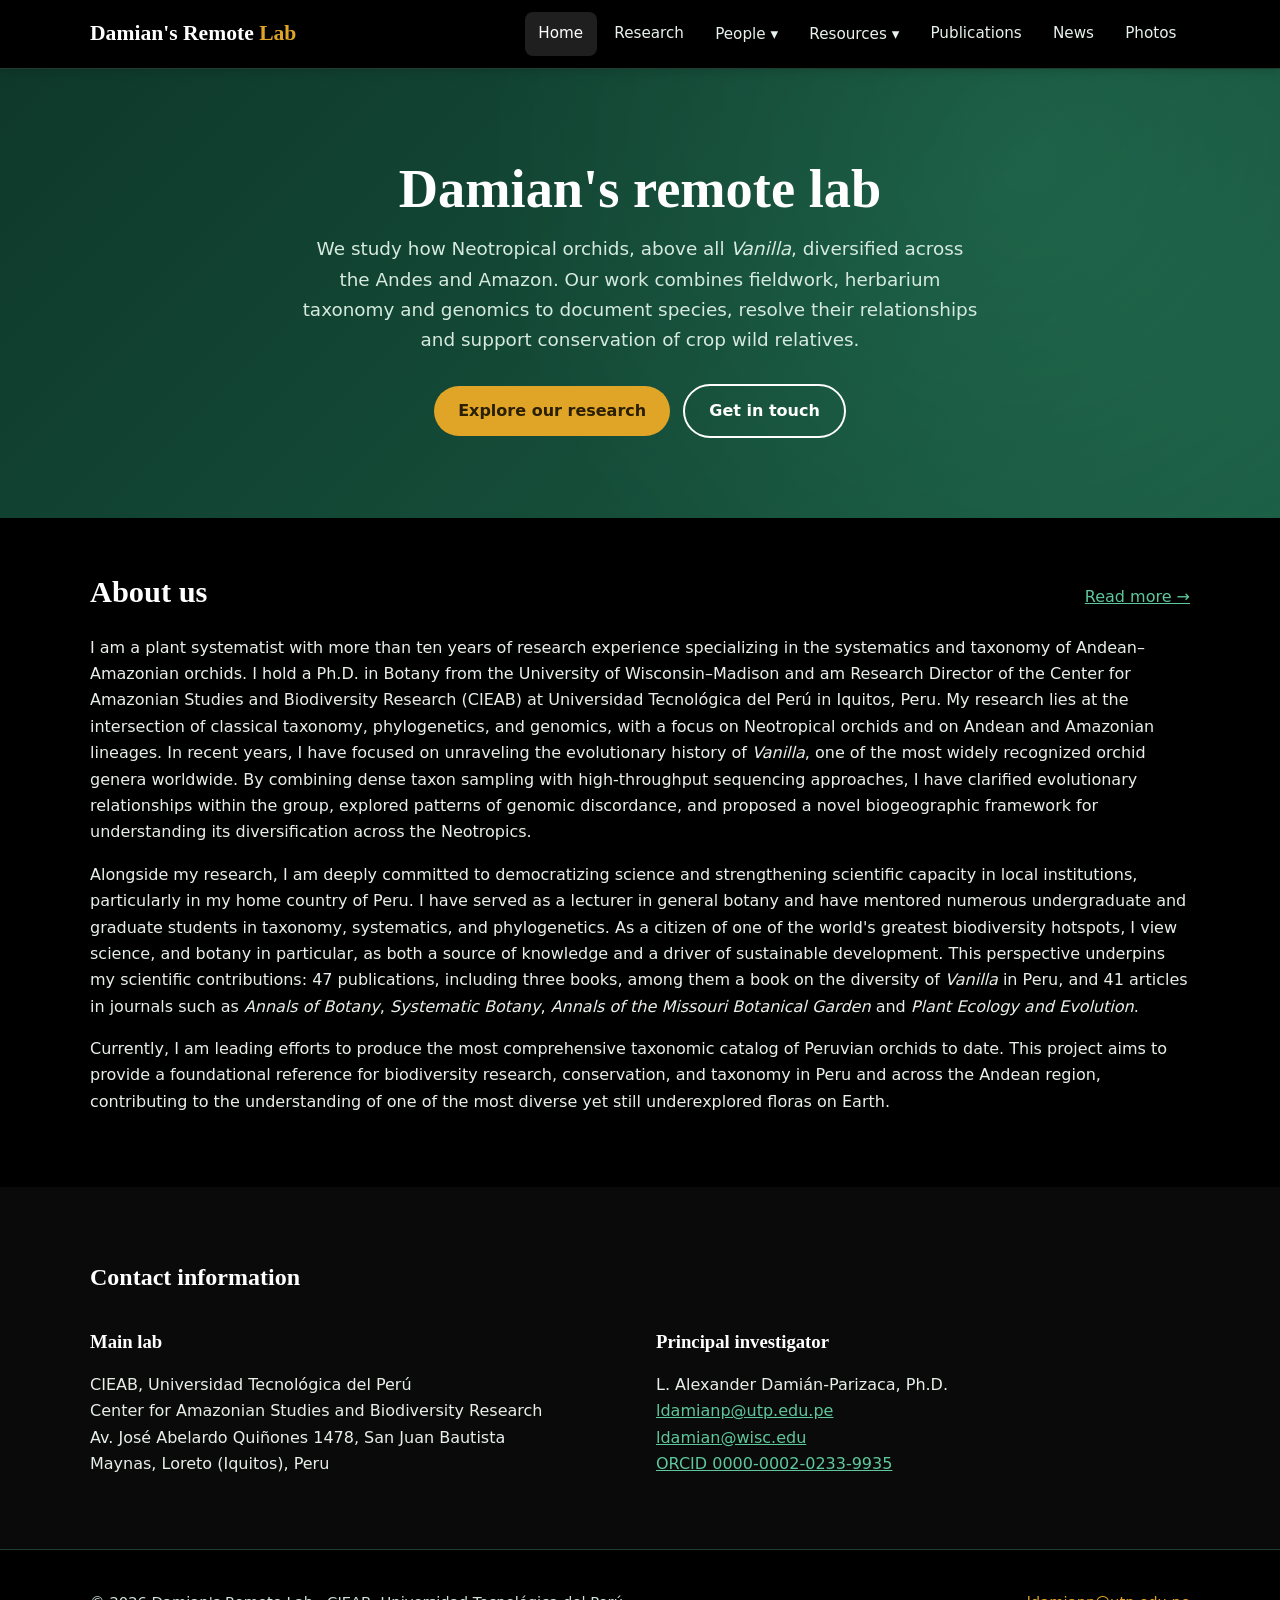
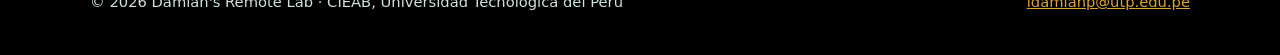
==== index.html @ d5115f87 "Home page: merge About us text" ====
<!DOCTYPE html>
<html lang="en">
<head>
  <meta charset="UTF-8">
  <meta name="viewport" content="width=device-width, initial-scale=1">
  <title>Home | Damian's Remote Lab</title>
  <meta name="description" content="Research group of L. Alexander Damián-Parizaca, Ph.D.: evolution, systematics, phylogenomics and biogeography of Neotropical orchids, especially Vanilla, from the Andes and Amazon.">
  <link rel="stylesheet" href="styles.css">
</head>
<body>
  <header id="site-header"></header>

  <div class="hero">
    <div class="container">
      <h1>Damian's remote lab</h1>
      <p>We study how Neotropical orchids, above all <em>Vanilla</em>, diversified across the Andes and Amazon. Our work combines fieldwork, herbarium taxonomy and genomics to document species, resolve their relationships and support conservation of crop wild relatives.</p>
      <a class="btn" href="research.html">Explore our research</a>
      <a class="btn outline" href="#contact">Get in touch</a>
    </div>
  </div>

  <section>
    <div class="container">
      <div class="section-head">
        <h2>About us</h2>
        <a href="research.html">Read more →</a>
      </div>
      <p>I am a plant systematist with more than ten years of research experience specializing in the systematics and taxonomy of Andean–Amazonian orchids. I hold a Ph.D. in Botany from the University of Wisconsin–Madison and am Research Director of the Center for Amazonian Studies and Biodiversity Research (CIEAB) at Universidad Tecnológica del Perú in Iquitos, Peru. My research lies at the intersection of classical taxonomy, phylogenetics, and genomics, with a focus on Neotropical orchids and on Andean and Amazonian lineages. In recent years, I have focused on unraveling the evolutionary history of <em>Vanilla</em>, one of the most widely recognized orchid genera worldwide. By combining dense taxon sampling with high-throughput sequencing approaches, I have clarified evolutionary relationships within the group, explored patterns of genomic discordance, and proposed a novel biogeographic framework for understanding its diversification across the Neotropics.</p>
      <p>Alongside my research, I am deeply committed to democratizing science and strengthening scientific capacity in local institutions, particularly in my home country of Peru. I have served as a lecturer in general botany and have mentored numerous undergraduate and graduate students in taxonomy, systematics, and phylogenetics. As a citizen of one of the world's greatest biodiversity hotspots, I view science, and botany in particular, as both a source of knowledge and a driver of sustainable development. This perspective underpins my scientific contributions: 47 publications, including three books, among them a book on the diversity of <em>Vanilla</em> in Peru, and 41 articles in journals such as <em>Annals of Botany</em>, <em>Systematic Botany</em>, <em>Annals of the Missouri Botanical Garden</em> and <em>Plant Ecology and Evolution</em>.</p>
      <p>Currently, I am leading efforts to produce the most comprehensive taxonomic catalog of Peruvian orchids to date. This project aims to provide a foundational reference for biodiversity research, conservation, and taxonomy in Peru and across the Andean region, contributing to the understanding of one of the most diverse yet still underexplored floras on Earth.</p>
    </div>
  </section>

  <section class="alt" id="contact">
    <div class="container">
      <h2>Contact information</h2>
      <div class="contact-grid">
        <div>
          <h3>Main lab</h3>
          <p><span data-site="institution"></span><br><span data-site="address"></span></p>
        </div>
        <div>
          <h3>Principal investigator</h3>
          <p>L. Alexander Damián-Parizaca, Ph.D.<br>
            <a href="mailto:ldamianp@utp.edu.pe">ldamianp@utp.edu.pe</a><br>
            <a href="mailto:ldamian@wisc.edu">ldamian@wisc.edu</a><br>
            <a href="https://orcid.org/0000-0002-0233-9935">ORCID 0000-0002-0233-9935</a></p>
        </div>
      </div>
    </div>
  </section>

  <footer id="site-footer"></footer>
  <script src="site.js"></script>
</body>
</html>
---- styles.css ----
:root {
  --green-900: #0f3d2e;
  --green-700: #1f6b4f;
  --green-500: #3f9d74;
  --accent: #e0a526;
  --bg: #fbfaf6;
  --card: #ffffff;
  --text: #22302a;
  --muted: #667a70;
  --radius: 14px;
  --shadow: 0 6px 24px rgba(15, 61, 46, 0.08);
}

* { box-sizing: border-box; }
html { scroll-behavior: smooth; }
body {
  margin: 0;
  font-family: "Inter", "Segoe UI", system-ui, -apple-system, sans-serif;
  color: var(--text);
  background: var(--bg);
  line-height: 1.65;
}
img { max-width: 100%; display: block; }
a { color: var(--green-700); }
a:hover { color: var(--green-500); }
h1, h2, h3 { font-family: Georgia, "Times New Roman", serif; color: var(--green-900); line-height: 1.2; }

.container { width: min(1100px, 92%); margin: 0 auto; }

/* Header */
.site-header {
  position: sticky; top: 0; z-index: 50;
  background: var(--green-900);
  color: #fff;
  box-shadow: 0 2px 10px rgba(0,0,0,.15);
}
.header-inner { display: flex; align-items: center; justify-content: space-between; gap: 1rem; min-height: 68px; }
.brand { color: #fff; text-decoration: none; font-family: Georgia, serif; font-size: 1.35rem; font-weight: 700; }
.brand span { color: var(--accent); }
.nav { display: flex; align-items: center; gap: .25rem; list-style: none; margin: 0; padding: 0; }
.nav > li { position: relative; }
.nav a, .nav .dropdown-toggle {
  display: block; padding: .6rem .85rem; color: #e8f2ec; text-decoration: none;
  font-size: .95rem; border-radius: 8px; background: none; border: 0; cursor: pointer; font-family: inherit;
}
.nav a:hover, .nav .dropdown-toggle:hover, .nav a.active { background: rgba(255,255,255,.12); color: #fff; }
.dropdown { display: none; position: absolute; top: 100%; left: 0; min-width: 220px; background: var(--green-700); border-radius: 10px; padding: .4rem; list-style: none; margin: 0; box-shadow: var(--shadow); }
.has-dropdown:hover .dropdown, .has-dropdown:focus-within .dropdown, .has-dropdown.open .dropdown { display: block; }
.menu-btn { display: none; background: none; border: 0; color: #fff; font-size: 1.7rem; cursor: pointer; }

@media (max-width: 820px) {
  .menu-btn { display: block; }
  .nav { display: none; position: absolute; top: 68px; left: 0; right: 0; background: var(--green-900); flex-direction: column; align-items: stretch; padding: .5rem 4%; }
  .nav.open { display: flex; }
  .dropdown { position: static; display: block; background: transparent; box-shadow: none; padding-left: 1rem; }
}

/* Hero */
.hero {
  background:
    linear-gradient(135deg, rgba(15,61,46,.92), rgba(31,107,79,.85)),
    radial-gradient(circle at 80% 20%, #3f9d74 0, transparent 50%);
  color: #fff; padding: 5.5rem 0 5rem; text-align: center;
}
.hero h1 { color: #fff; font-size: clamp(2.1rem, 5vw, 3.4rem); margin: 0 0 .75rem; }
.hero p { max-width: 680px; margin: 0 auto 1.75rem; font-size: 1.15rem; color: #d6eadf; }
.btn {
  display: inline-block; padding: .75rem 1.5rem; border-radius: 999px; text-decoration: none; font-weight: 600;
  background: var(--accent); color: #2a1f00; transition: transform .15s;
}
.btn:hover { transform: translateY(-2px); color: #2a1f00; }
.btn.outline { background: transparent; color: #fff; border: 2px solid #fff; margin-left: .5rem; }
.btn.outline:hover { color: #fff; }

/* Page title banner */
.page-title { background: var(--green-700); color: #fff; padding: 3rem 0; }
.page-title h1 { color: #fff; margin: 0; font-size: clamp(1.8rem, 4vw, 2.6rem); }
.page-title p { margin: .5rem 0 0; color: #d6eadf; }

section { padding: 3.5rem 0; }
section.alt { background: #f1f5f1; }
.section-head { display: flex; justify-content: space-between; align-items: baseline; flex-wrap: wrap; gap: 1rem; margin-bottom: 1.5rem; }
.section-head h2 { margin: 0; font-size: 1.9rem; }

/* Cards */
.grid { display: grid; gap: 1.5rem; grid-template-columns: repeat(auto-fill, minmax(250px, 1fr)); }
.card { background: var(--card); border-radius: var(--radius); box-shadow: var(--shadow); overflow: hidden; }
.card-body { padding: 1.25rem 1.4rem 1.5rem; }
.card h3 { margin: 0 0 .4rem; font-size: 1.2rem; }
.card p { margin: 0; color: var(--muted); }
.card .tag { display: inline-block; background: #e5f2ea; color: var(--green-700); font-size: .78rem; padding: .15rem .6rem; border-radius: 999px; margin-bottom: .6rem; font-weight: 600; }

.photo, .avatar {
  background: linear-gradient(135deg, var(--green-500), var(--green-900));
  color: rgba(255,255,255,.75);
  display: flex; align-items: center; justify-content: center; font-size: .9rem; text-align: center;
}
.photo { aspect-ratio: 4 / 3; }
.avatar { aspect-ratio: 1 / 1; font-size: 2.4rem; font-weight: 700; }

/* News timeline */
.timeline { list-style: none; padding: 0; margin: 0; border-left: 3px solid var(--green-500); }
.timeline li { position: relative; padding: 0 0 1.75rem 1.5rem; }
.timeline li::before { content: ""; position: absolute; left: -9px; top: .45rem; width: 15px; height: 15px; background: var(--accent); border-radius: 50%; border: 3px solid var(--bg); }
.timeline time { font-weight: 700; color: var(--green-700); }
.timeline p { margin: .25rem 0 0; }

/* Publications */
.pub-list { list-style: none; padding: 0; margin: 0; display: grid; gap: 1rem; }
.pub { background: var(--card); padding: 1.1rem 1.4rem; border-radius: var(--radius); box-shadow: var(--shadow); border-left: 5px solid var(--green-500); }
.pub .year { font-weight: 700; color: var(--accent); }
.pub h3 { margin: .15rem 0; font-size: 1.05rem; }
.pub p { margin: 0; color: var(--muted); font-size: .95rem; }

/* Contact / footer */
.contact-grid { display: grid; gap: 2rem; grid-template-columns: repeat(auto-fit, minmax(260px, 1fr)); }
.site-footer { background: var(--green-900); color: #cfe3d8; padding: 2.5rem 0; font-size: .92rem; }
.site-footer a { color: var(--accent); }
.footer-inner { display: flex; justify-content: space-between; flex-wrap: wrap; gap: 1rem; }

.note { background: #fff7e0; border: 1px solid #f0d98a; padding: .9rem 1.2rem; border-radius: 10px; font-size: .92rem; }

/* ===== Dark theme ===== */
:root {
  --bg: #000000;
  --card: #111111;
  --text: #e8efe9;
  --muted: #9bb0a4;
  --shadow: 0 6px 24px rgba(0, 0, 0, 0.7);
}

h1, h2, h3 { color: #ffffff; }
a { color: #5ec79b; }
a:hover { color: #8be0bb; }

.site-header, .site-footer { background: #000000; border-bottom: 1px solid #1f3d30; }
.site-footer { border-top: 1px solid #1f3d30; border-bottom: 0; }

section.alt { background: #0a0a0a; }
.card .tag { background: #12261d; color: #7fd4a9; }
.timeline li::before { border-color: #000000; }
.note { background: #2a2208; border-color: #5a4a12; color: #f3e6b0; }

/* Wide profile card (avatar beside text) */
.card.wide { grid-column: 1 / -1; display: grid; grid-template-columns: 240px 1fr; align-items: start; }
.card.wide p { margin: 0 0 .6rem; }
.card.wide ul { margin: 0 0 1rem; padding-left: 1.2rem; color: var(--muted); }
@media (max-width: 640px) { .card.wide { grid-template-columns: 1fr; } }
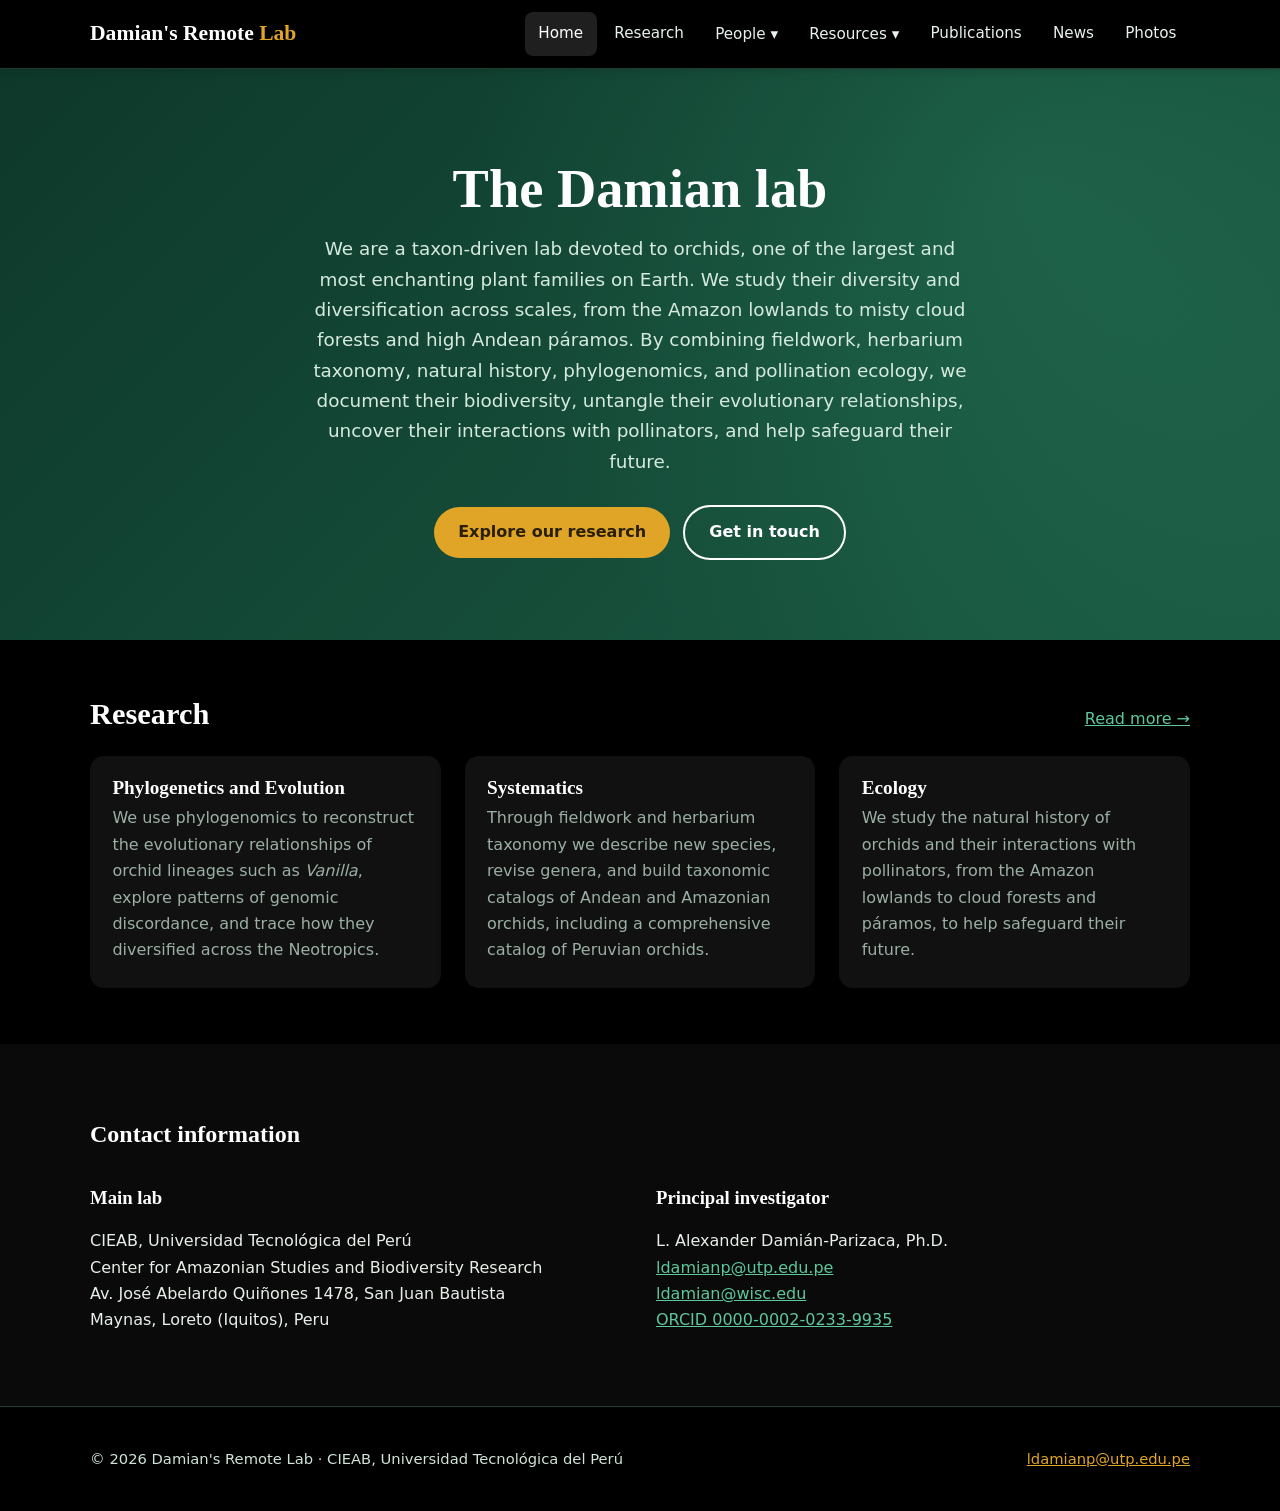
==== commit 553e7818: "Home page: new title, subheading and Research section" ====
--- a/index.html
+++ b/index.html
@@ -12,8 +12,8 @@
 
   <div class="hero">
     <div class="container">
-      <h1>Damian's remote lab</h1>
-      <p>We study how Neotropical orchids, above all <em>Vanilla</em>, diversified across the Andes and Amazon. Our work combines fieldwork, herbarium taxonomy and genomics to document species, resolve their relationships and support conservation of crop wild relatives.</p>
+      <h1>The Damian lab</h1>
+      <p>We are a taxon-driven lab devoted to orchids, one of the largest and most enchanting plant families on Earth. We study their diversity and diversification across scales, from the Amazon lowlands to misty cloud forests and high Andean páramos. By combining fieldwork, herbarium taxonomy, natural history, phylogenomics, and pollination ecology, we document their biodiversity, untangle their evolutionary relationships, uncover their interactions with pollinators, and help safeguard their future.</p>
       <a class="btn" href="research.html">Explore our research</a>
       <a class="btn outline" href="#contact">Get in touch</a>
     </div>
@@ -22,12 +22,14 @@
   <section>
     <div class="container">
       <div class="section-head">
-        <h2>About us</h2>
+        <h2>Research</h2>
         <a href="research.html">Read more →</a>
       </div>
-      <p>I am a plant systematist with more than ten years of research experience specializing in the systematics and taxonomy of Andean–Amazonian orchids. I hold a Ph.D. in Botany from the University of Wisconsin–Madison and am Research Director of the Center for Amazonian Studies and Biodiversity Research (CIEAB) at Universidad Tecnológica del Perú in Iquitos, Peru. My research lies at the intersection of classical taxonomy, phylogenetics, and genomics, with a focus on Neotropical orchids and on Andean and Amazonian lineages. In recent years, I have focused on unraveling the evolutionary history of <em>Vanilla</em>, one of the most widely recognized orchid genera worldwide. By combining dense taxon sampling with high-throughput sequencing approaches, I have clarified evolutionary relationships within the group, explored patterns of genomic discordance, and proposed a novel biogeographic framework for understanding its diversification across the Neotropics.</p>
-      <p>Alongside my research, I am deeply committed to democratizing science and strengthening scientific capacity in local institutions, particularly in my home country of Peru. I have served as a lecturer in general botany and have mentored numerous undergraduate and graduate students in taxonomy, systematics, and phylogenetics. As a citizen of one of the world's greatest biodiversity hotspots, I view science, and botany in particular, as both a source of knowledge and a driver of sustainable development. This perspective underpins my scientific contributions: 47 publications, including three books, among them a book on the diversity of <em>Vanilla</em> in Peru, and 41 articles in journals such as <em>Annals of Botany</em>, <em>Systematic Botany</em>, <em>Annals of the Missouri Botanical Garden</em> and <em>Plant Ecology and Evolution</em>.</p>
-      <p>Currently, I am leading efforts to produce the most comprehensive taxonomic catalog of Peruvian orchids to date. This project aims to provide a foundational reference for biodiversity research, conservation, and taxonomy in Peru and across the Andean region, contributing to the understanding of one of the most diverse yet still underexplored floras on Earth.</p>
+      <div class="grid" style="grid-template-columns:repeat(auto-fit,minmax(260px,1fr))">
+        <div class="card"><div class="card-body"><h3>Phylogenetics and Evolution</h3><p>We use phylogenomics to reconstruct the evolutionary relationships of orchid lineages such as <em>Vanilla</em>, explore patterns of genomic discordance, and trace how they diversified across the Neotropics.</p></div></div>
+        <div class="card"><div class="card-body"><h3>Systematics</h3><p>Through fieldwork and herbarium taxonomy we describe new species, revise genera, and build taxonomic catalogs of Andean and Amazonian orchids, including a comprehensive catalog of Peruvian orchids.</p></div></div>
+        <div class="card"><div class="card-body"><h3>Ecology</h3><p>We study the natural history of orchids and their interactions with pollinators, from the Amazon lowlands to cloud forests and páramos, to help safeguard their future.</p></div></div>
+      </div>
     </div>
   </section>
 
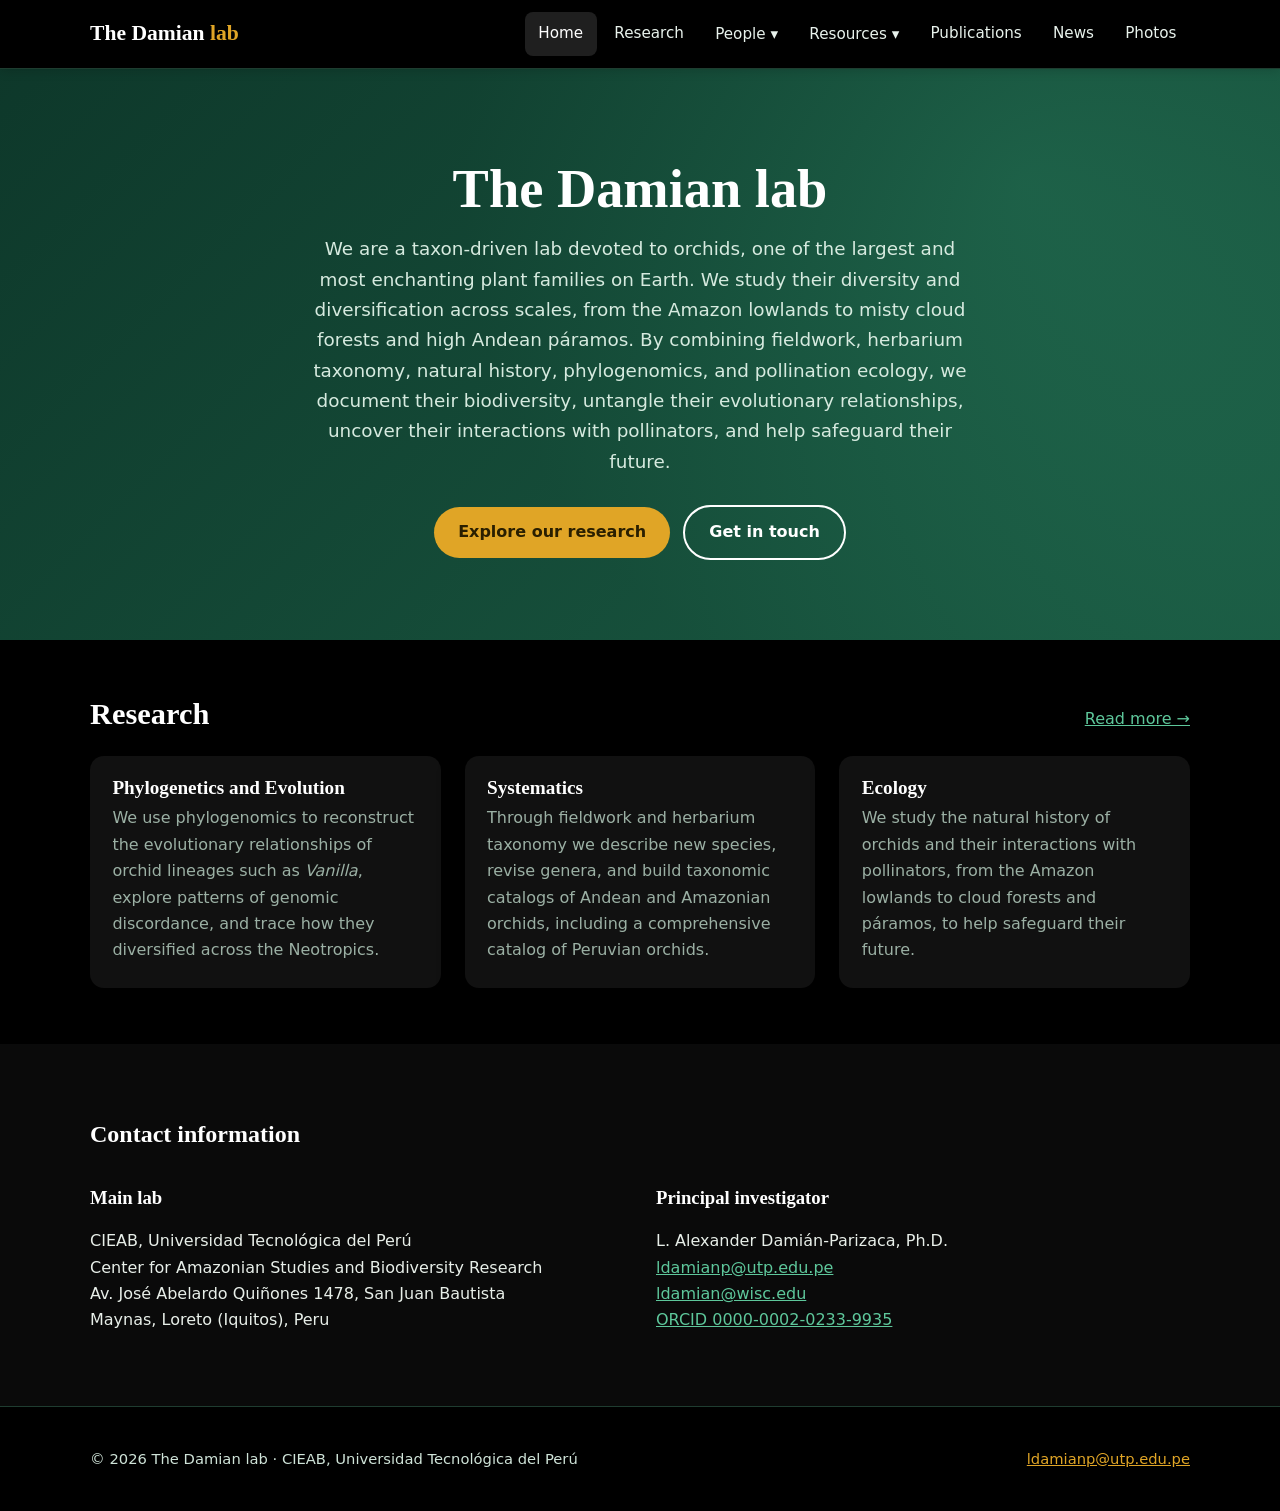
==== commit d7146183: "Rename site to The Damian lab" ====
--- a/index.html
+++ b/index.html
@@ -3,7 +3,7 @@
 <head>
   <meta charset="UTF-8">
   <meta name="viewport" content="width=device-width, initial-scale=1">
-  <title>Home | Damian's Remote Lab</title>
+  <title>Home | The Damian lab</title>
   <meta name="description" content="Research group of L. Alexander Damián-Parizaca, Ph.D.: evolution, systematics, phylogenomics and biogeography of Neotropical orchids, especially Vanilla, from the Andes and Amazon.">
   <link rel="stylesheet" href="styles.css">
 </head>
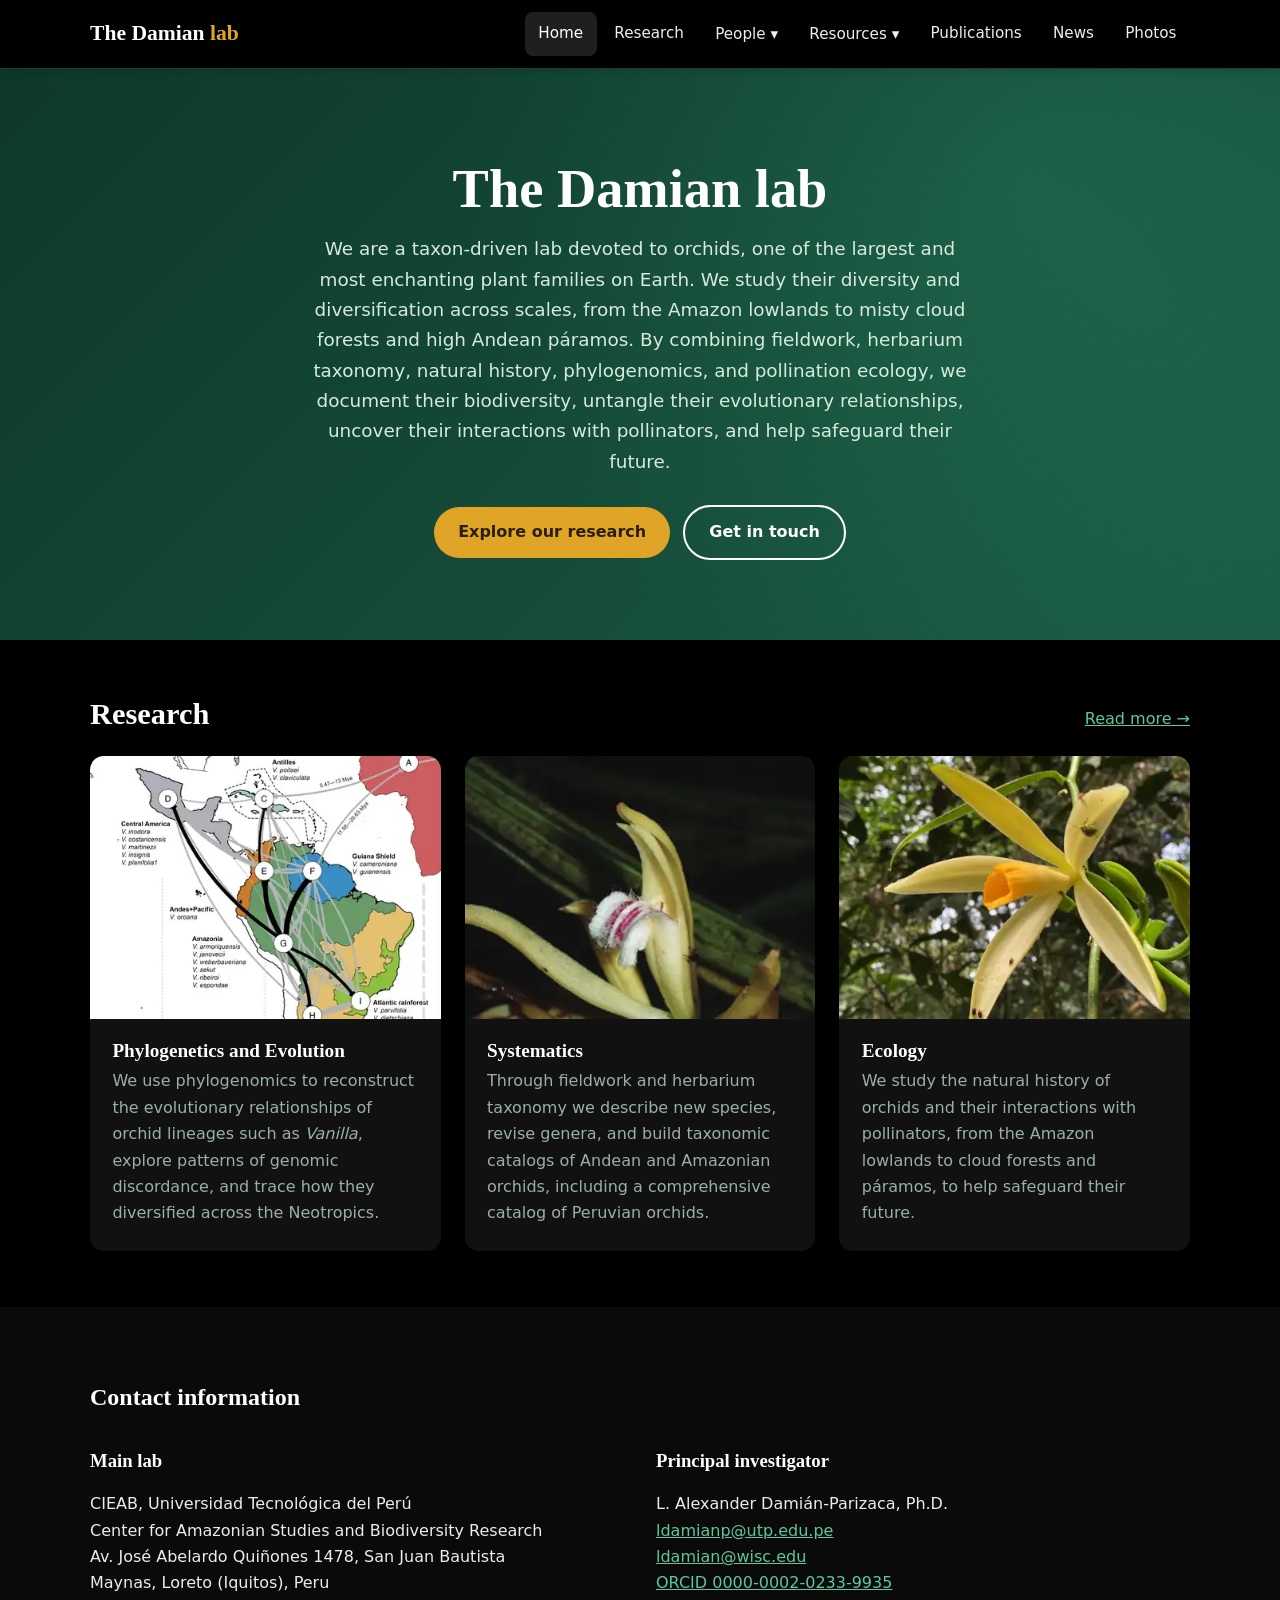
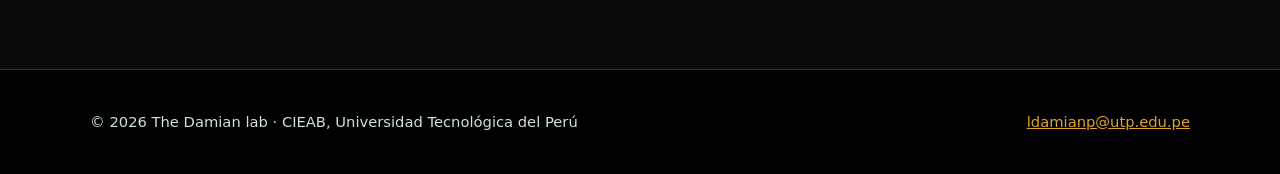
==== commit e3f3085d: "Home page: add pictures to research cards, linked to Research page" ====
--- a/index.html
+++ b/index.html
@@ -26,9 +26,9 @@
         <a href="research.html">Read more →</a>
       </div>
       <div class="grid" style="grid-template-columns:repeat(auto-fit,minmax(260px,1fr))">
-        <div class="card"><div class="card-body"><h3>Phylogenetics and Evolution</h3><p>We use phylogenomics to reconstruct the evolutionary relationships of orchid lineages such as <em>Vanilla</em>, explore patterns of genomic discordance, and trace how they diversified across the Neotropics.</p></div></div>
-        <div class="card"><div class="card-body"><h3>Systematics</h3><p>Through fieldwork and herbarium taxonomy we describe new species, revise genera, and build taxonomic catalogs of Andean and Amazonian orchids, including a comprehensive catalog of Peruvian orchids.</p></div></div>
-        <div class="card"><div class="card-body"><h3>Ecology</h3><p>We study the natural history of orchids and their interactions with pollinators, from the Amazon lowlands to cloud forests and páramos, to help safeguard their future.</p></div></div>
+        <a class="card" href="research.html#phylogenetics" style="display:block;text-decoration:none;color:inherit"><img src="research-phylogenetics.webp" alt="Biogeographic map of Vanilla across the Neotropics" style="width:100%;aspect-ratio:4/3;object-fit:cover;display:block"><div class="card-body"><h3>Phylogenetics and Evolution</h3><p>We use phylogenomics to reconstruct the evolutionary relationships of orchid lineages such as <em>Vanilla</em>, explore patterns of genomic discordance, and trace how they diversified across the Neotropics.</p></div></a>
+        <a class="card" href="research.html#systematics" style="display:block;text-decoration:none;color:inherit"><img src="research-systematics.webp" alt="Flower of a Neotropical orchid" style="width:100%;aspect-ratio:4/3;object-fit:cover;display:block"><div class="card-body"><h3>Systematics</h3><p>Through fieldwork and herbarium taxonomy we describe new species, revise genera, and build taxonomic catalogs of Andean and Amazonian orchids, including a comprehensive catalog of Peruvian orchids.</p></div></a>
+        <a class="card" href="research.html#ecology" style="display:block;text-decoration:none;color:inherit"><img src="research-ecology.webp" alt="Vanilla flower with a visiting insect in the forest" style="width:100%;aspect-ratio:4/3;object-fit:cover;display:block"><div class="card-body"><h3>Ecology</h3><p>We study the natural history of orchids and their interactions with pollinators, from the Amazon lowlands to cloud forests and páramos, to help safeguard their future.</p></div></a>
       </div>
     </div>
   </section>
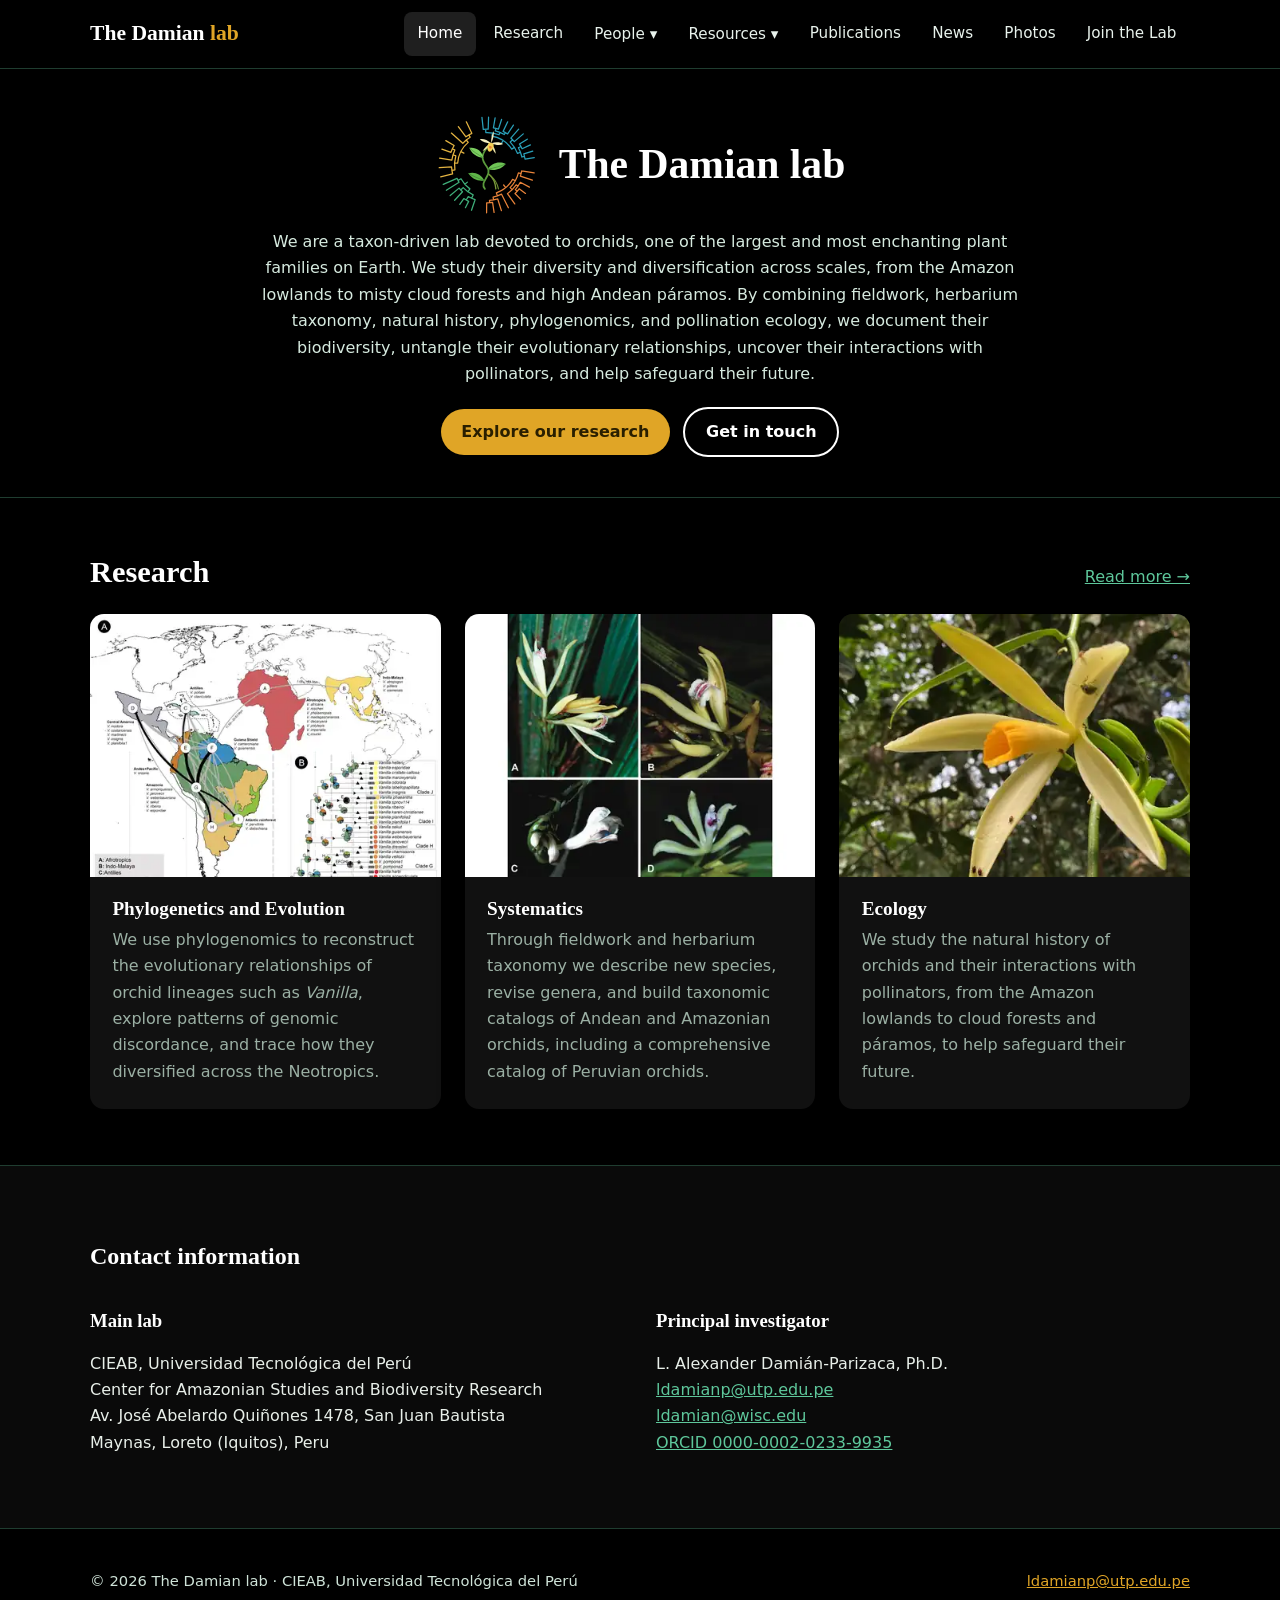
==== commit 36714f2c: "Home page: logo beside title, black banner, section dividers" ====
--- a/index.html
+++ b/index.html
@@ -12,7 +12,7 @@
 
   <div class="hero">
     <div class="container">
-      <h1>The Damian lab</h1>
+      <div class="hero-brand"><img class="hero-logo" src="vanilla-logo.svg" alt="The Damian lab logo: a circular phylogeny around a Vanilla plant"><h1>The Damian lab</h1></div>
       <p>We are a taxon-driven lab devoted to orchids, one of the largest and most enchanting plant families on Earth. We study their diversity and diversification across scales, from the Amazon lowlands to misty cloud forests and high Andean páramos. By combining fieldwork, herbarium taxonomy, natural history, phylogenomics, and pollination ecology, we document their biodiversity, untangle their evolutionary relationships, uncover their interactions with pollinators, and help safeguard their future.</p>
       <a class="btn" href="research.html">Explore our research</a>
       <a class="btn outline" href="#contact">Get in touch</a>
--- a/styles.css
+++ b/styles.css
@@ -146,3 +146,24 @@
 .card.wide p { margin: 0 0 .6rem; }
 .card.wide ul { margin: 0 0 1rem; padding-left: 1.2rem; color: var(--muted); }
 @media (max-width: 640px) { .card.wide { grid-template-columns: 1fr; } }
+
+/* Research page: text beside picture */
+.research-row { display: grid; grid-template-columns: 1.6fr 1fr; gap: 2.5rem; align-items: start; }
+.research-row h2 { margin-top: 0; }
+.research-row ul { padding-left: 1.2rem; }
+.research-row img { width: 100%; border-radius: var(--radius); box-shadow: var(--shadow); }
+@media (max-width: 820px) { .research-row { grid-template-columns: 1fr; } }
+
+/* Compact hero */
+.hero { padding: 2.75rem 0 2.5rem; }
+.hero h1 { font-size: clamp(1.8rem, 4vw, 2.6rem); margin-bottom: .5rem; }
+.hero p { font-size: 1rem; max-width: 780px; margin-bottom: 1.25rem; }
+.hero .btn { padding: .6rem 1.3rem; }
+
+/* Black hero with logo, thin dividers between sections */
+.hero { background: #000; }
+.hero-brand { display: flex; align-items: center; justify-content: center; gap: 1.25rem; margin-bottom: .75rem; }
+.hero-brand h1 { margin: 0; }
+.hero-logo { width: 104px; height: 104px; flex: none; }
+section { border-top: 1px solid #1f3d30; }
+@media (max-width: 600px) { .hero-brand { flex-direction: column; gap: .5rem; } .hero-logo { width: 84px; height: 84px; } }
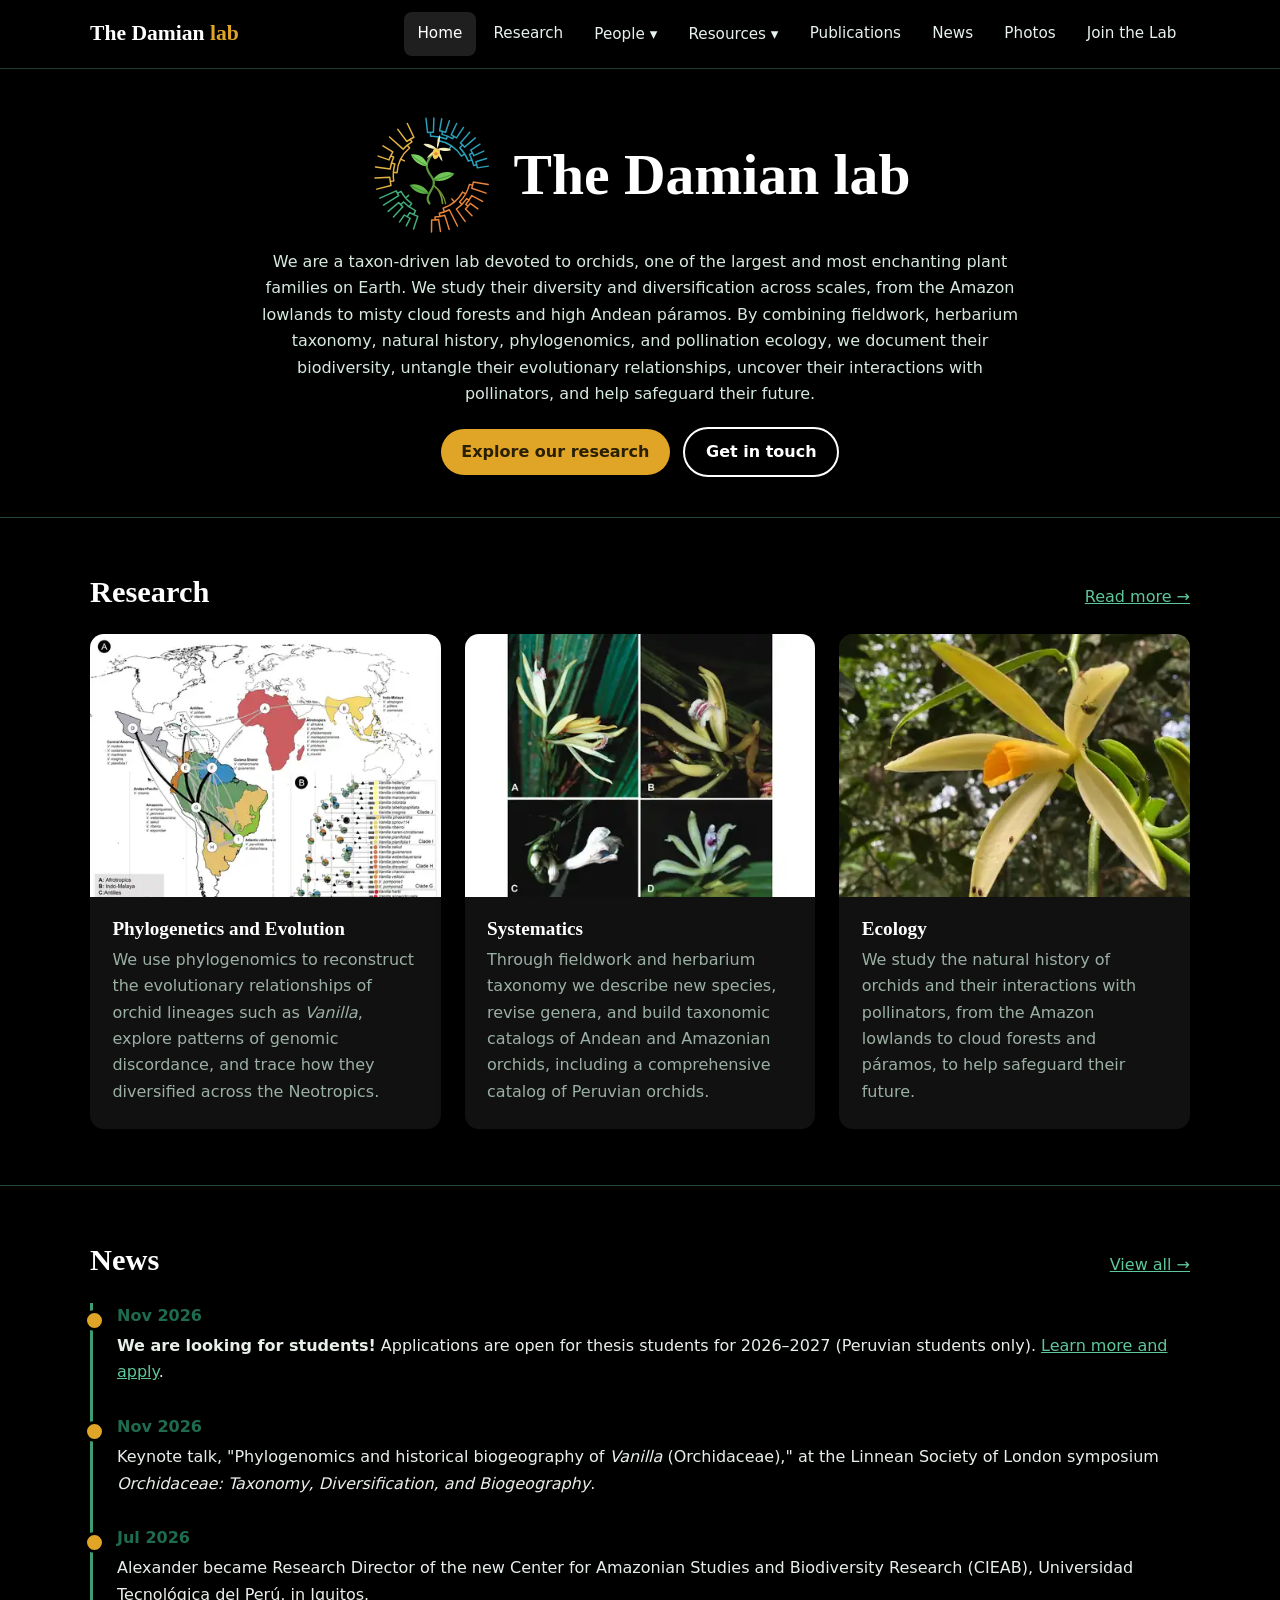
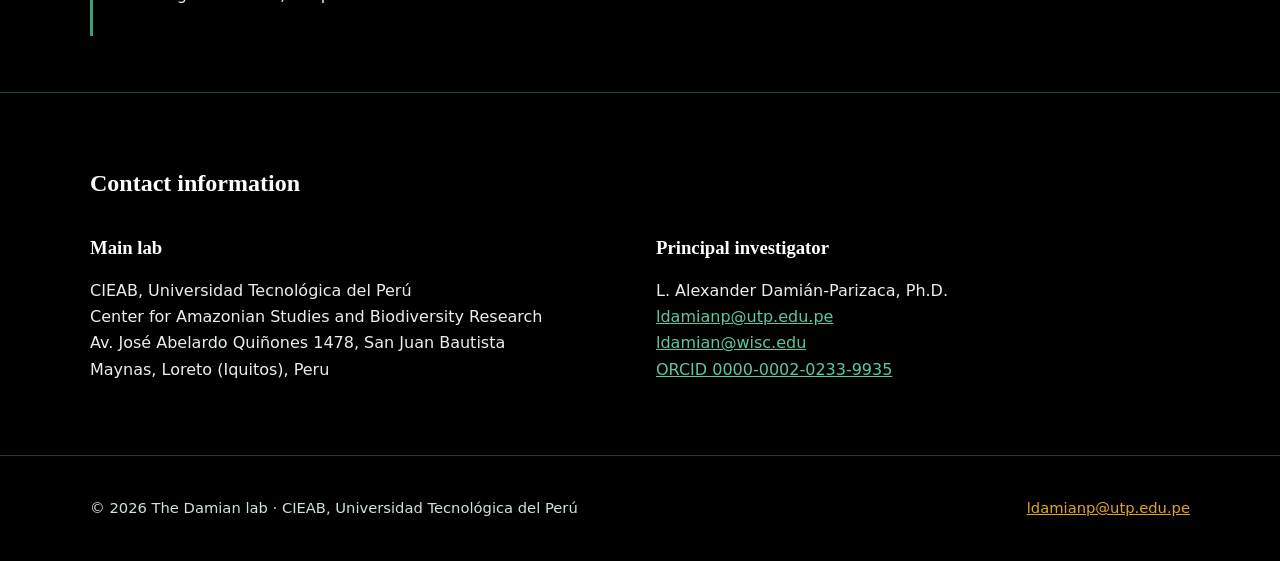
==== commit 1b654e17: "Home page: add News section with student call" ====
--- a/index.html
+++ b/index.html
@@ -33,6 +33,20 @@
     </div>
   </section>
 
+  <section>
+    <div class="container">
+      <div class="section-head">
+        <h2>News</h2>
+        <a href="news.html">View all →</a>
+      </div>
+      <ul class="timeline">
+        <li><time>Nov 2026</time><p><strong>We are looking for students!</strong> Applications are open for thesis students for 2026–2027 (Peruvian students only). <a href="join.html">Learn more and apply</a>.</p></li>
+        <li><time>Nov 2026</time><p>Keynote talk, "Phylogenomics and historical biogeography of <em>Vanilla</em> (Orchidaceae)," at the Linnean Society of London symposium <em>Orchidaceae: Taxonomy, Diversification, and Biogeography</em>.</p></li>
+        <li><time>Jul 2026</time><p>Alexander became Research Director of the new Center for Amazonian Studies and Biodiversity Research (CIEAB), Universidad Tecnológica del Perú, in Iquitos.</p></li>
+      </ul>
+    </div>
+  </section>
+
   <section class="alt" id="contact">
     <div class="container">
       <h2>Contact information</h2>
--- a/styles.css
+++ b/styles.css
@@ -167,3 +167,13 @@
 .hero-logo { width: 104px; height: 104px; flex: none; }
 section { border-top: 1px solid #1f3d30; }
 @media (max-width: 600px) { .hero-brand { flex-direction: column; gap: .5rem; } .hero-logo { width: 84px; height: 84px; } }
+
+/* All-black pages with subtle dark-green dividers */
+.page-title { background: #000; }
+section.alt { background: #000; }
+section { border-top-color: #24473a; }
+.pub-list + h2 { border-top: 1px solid #24473a; padding-top: 2rem; }
+
+/* Larger lab name on the home page */
+.hero h1 { font-size: clamp(2.4rem, 5.5vw, 3.6rem); }
+.hero-logo { width: 124px; height: 124px; }
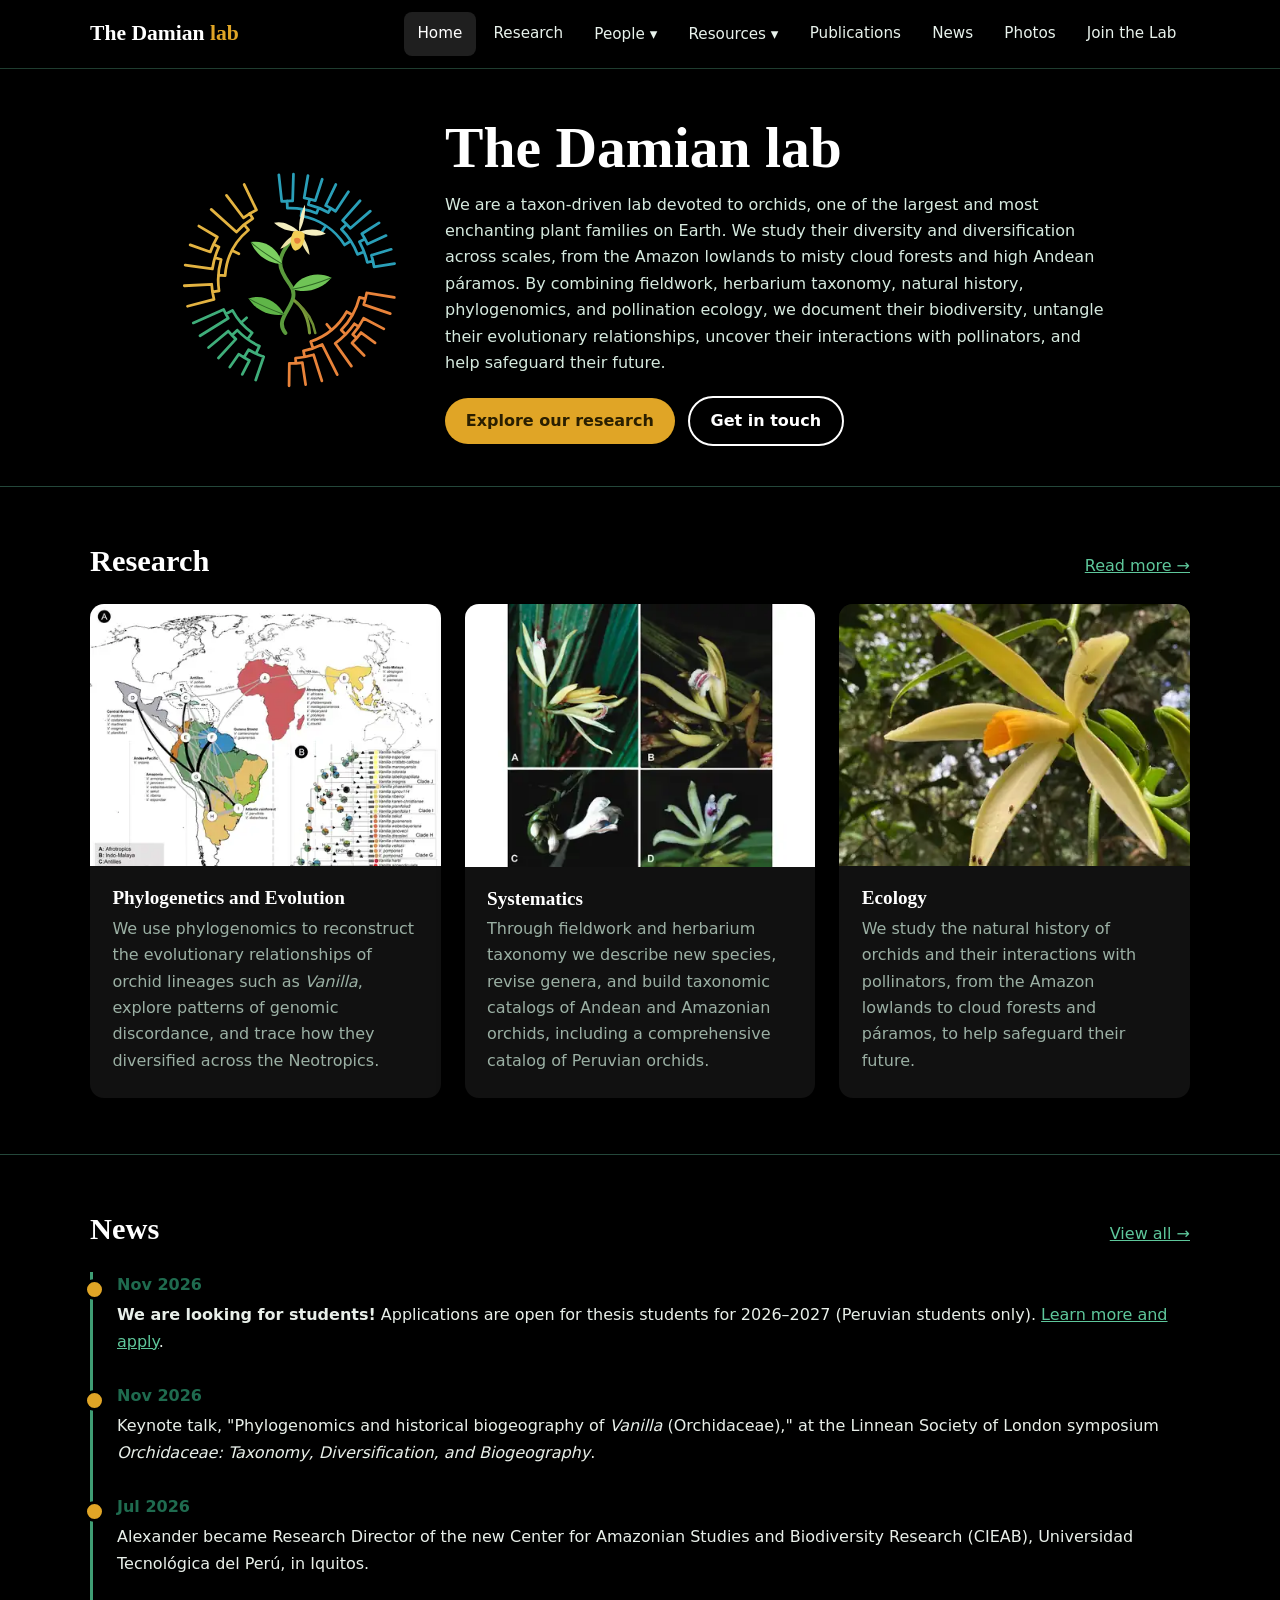
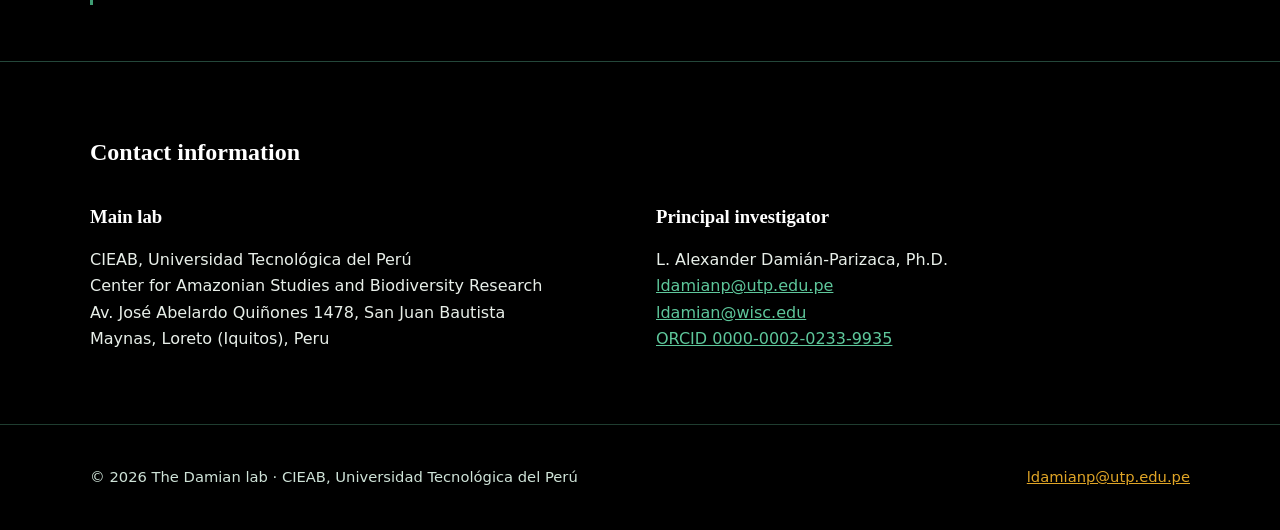
==== commit 2a387c96: "Home page: logo left, title and text on the right" ====
--- a/index.html
+++ b/index.html
@@ -12,10 +12,12 @@
 
   <div class="hero">
     <div class="container">
-      <div class="hero-brand"><img class="hero-logo" src="vanilla-logo.svg" alt="The Damian lab logo: a circular phylogeny around a Vanilla plant"><h1>The Damian lab</h1></div>
+      <div class="hero-layout"><img class="hero-logo" src="vanilla-logo.svg" alt="The Damian lab logo: a circular phylogeny around a Vanilla plant"><div class="hero-text">
+      <h1>The Damian lab</h1>
       <p>We are a taxon-driven lab devoted to orchids, one of the largest and most enchanting plant families on Earth. We study their diversity and diversification across scales, from the Amazon lowlands to misty cloud forests and high Andean páramos. By combining fieldwork, herbarium taxonomy, natural history, phylogenomics, and pollination ecology, we document their biodiversity, untangle their evolutionary relationships, uncover their interactions with pollinators, and help safeguard their future.</p>
       <a class="btn" href="research.html">Explore our research</a>
       <a class="btn outline" href="#contact">Get in touch</a>
+      </div></div>
     </div>
   </div>
 
--- a/styles.css
+++ b/styles.css
@@ -177,3 +177,20 @@
 /* Larger lab name on the home page */
 .hero h1 { font-size: clamp(2.4rem, 5.5vw, 3.6rem); }
 .hero-logo { width: 124px; height: 124px; }
+
+/* Larger home logo */
+.hero-logo { width: 170px; height: 170px; }
+@media (max-width: 600px) { .hero-logo { width: 120px; height: 120px; } }
+
+/* Hero: logo on the left, title and text on the right */
+.hero { text-align: left; }
+.hero-layout { display: flex; align-items: center; justify-content: center; gap: 2.5rem; }
+.hero-logo { width: 230px; height: 230px; flex: none; }
+.hero-text h1 { margin: 0 0 .6rem; }
+.hero-text p { margin: 0 0 1.25rem; max-width: 660px; }
+@media (max-width: 760px) {
+  .hero { text-align: center; }
+  .hero-layout { flex-direction: column; gap: 1rem; }
+  .hero-logo { width: 150px; height: 150px; }
+  .hero-text p { margin-left: auto; margin-right: auto; }
+}
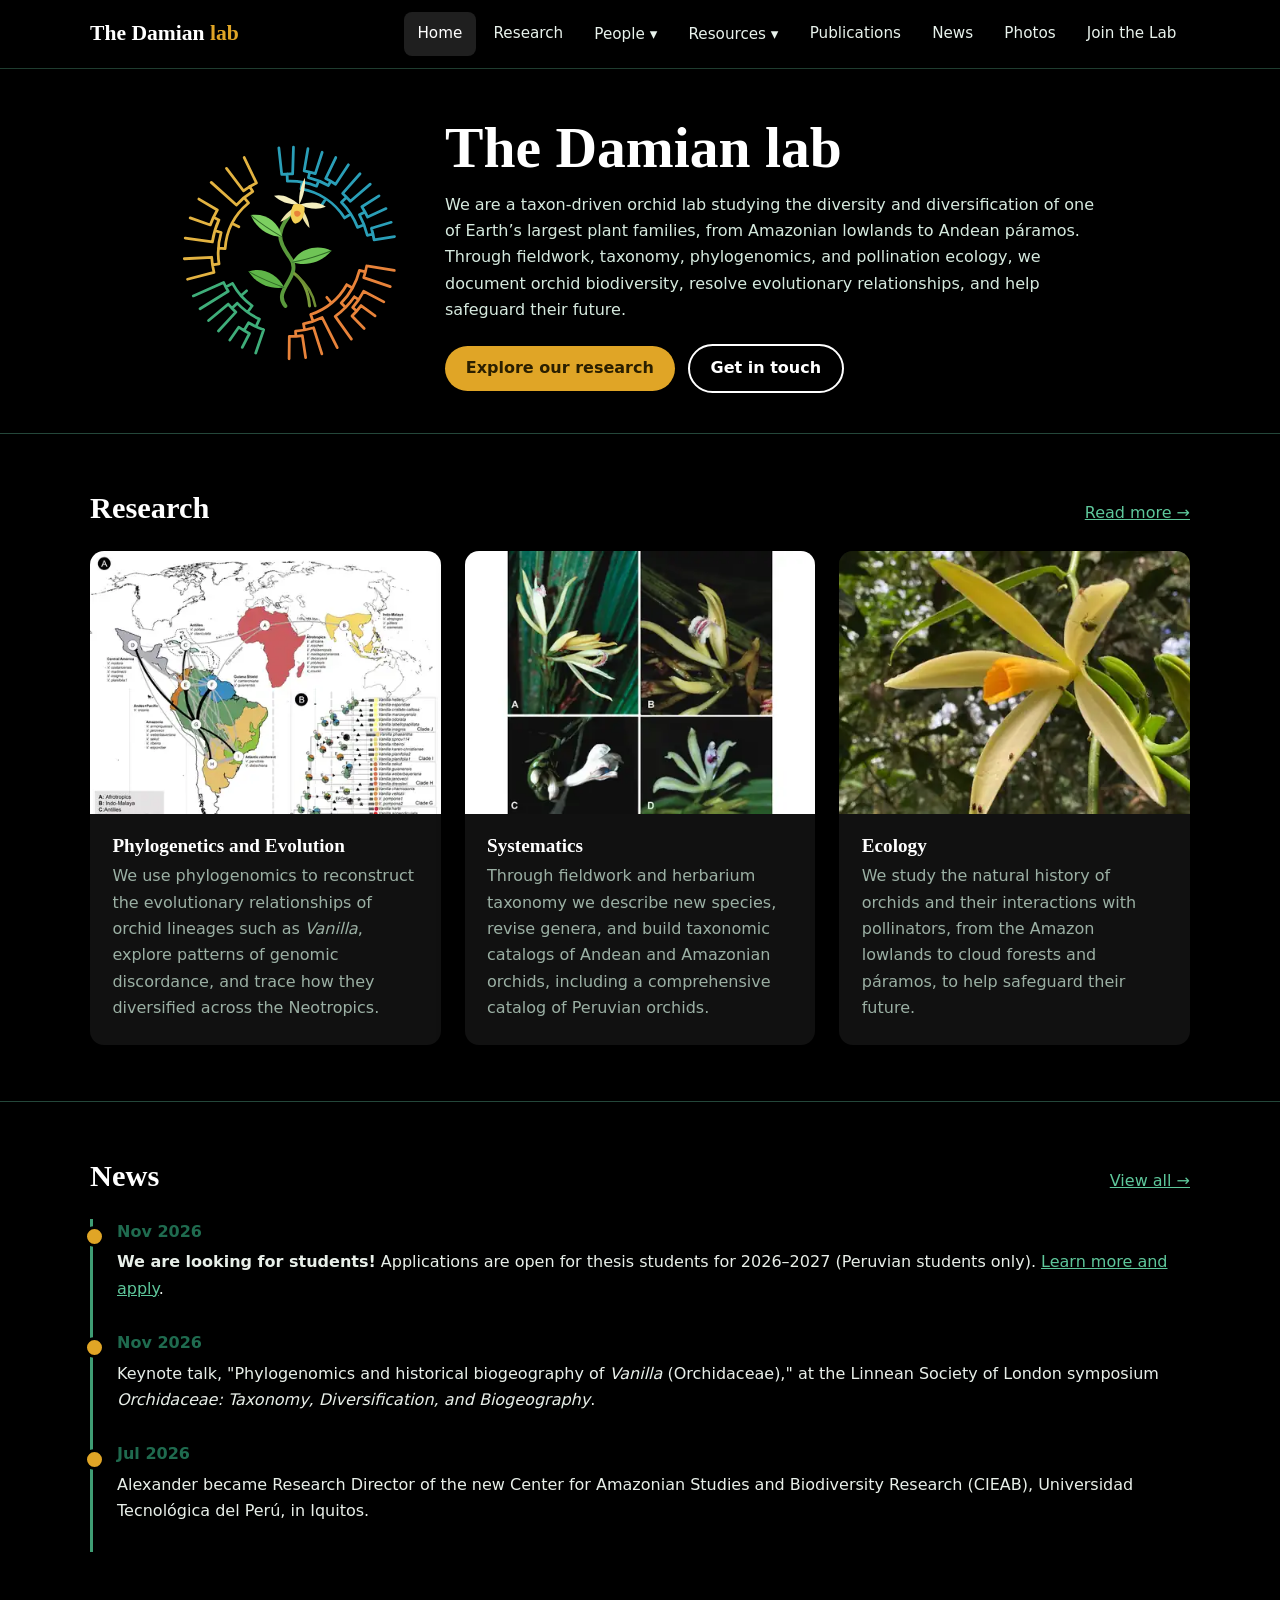
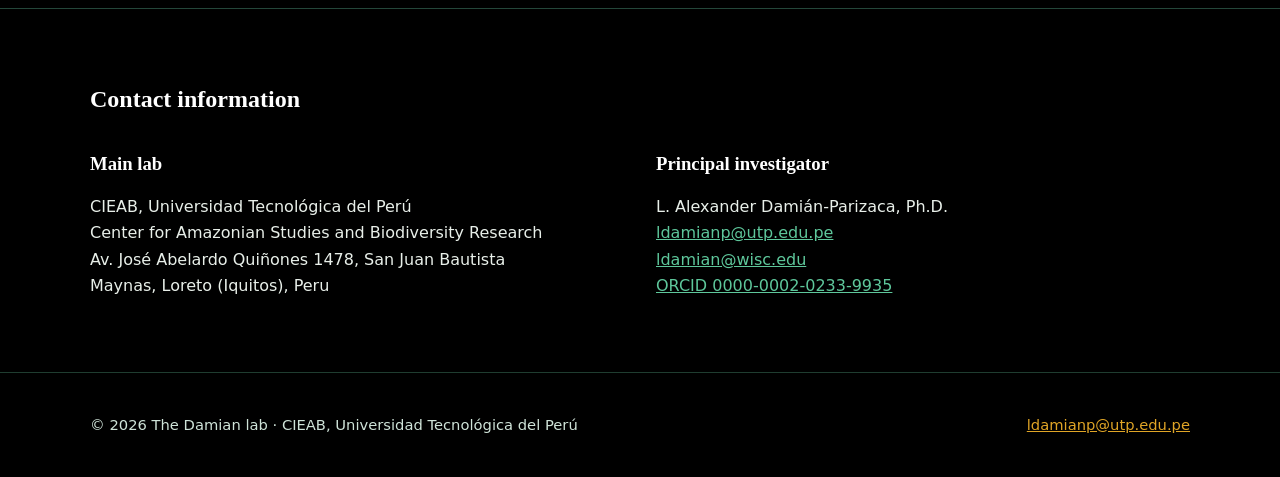
==== commit c5291def: "Home page: new description" ====
--- a/index.html
+++ b/index.html
@@ -14,7 +14,7 @@
     <div class="container">
       <div class="hero-layout"><img class="hero-logo" src="vanilla-logo.svg" alt="The Damian lab logo: a circular phylogeny around a Vanilla plant"><div class="hero-text">
       <h1>The Damian lab</h1>
-      <p>We are a taxon-driven lab devoted to orchids, one of the largest and most enchanting plant families on Earth. We study their diversity and diversification across scales, from the Amazon lowlands to misty cloud forests and high Andean páramos. By combining fieldwork, herbarium taxonomy, natural history, phylogenomics, and pollination ecology, we document their biodiversity, untangle their evolutionary relationships, uncover their interactions with pollinators, and help safeguard their future.</p>
+      <p>We are a taxon-driven orchid lab studying the diversity and diversification of one of Earth’s largest plant families, from Amazonian lowlands to Andean páramos. Through fieldwork, taxonomy, phylogenomics, and pollination ecology, we document orchid biodiversity, resolve evolutionary relationships, and help safeguard their future.</p>
       <a class="btn" href="research.html">Explore our research</a>
       <a class="btn outline" href="#contact">Get in touch</a>
       </div></div>
